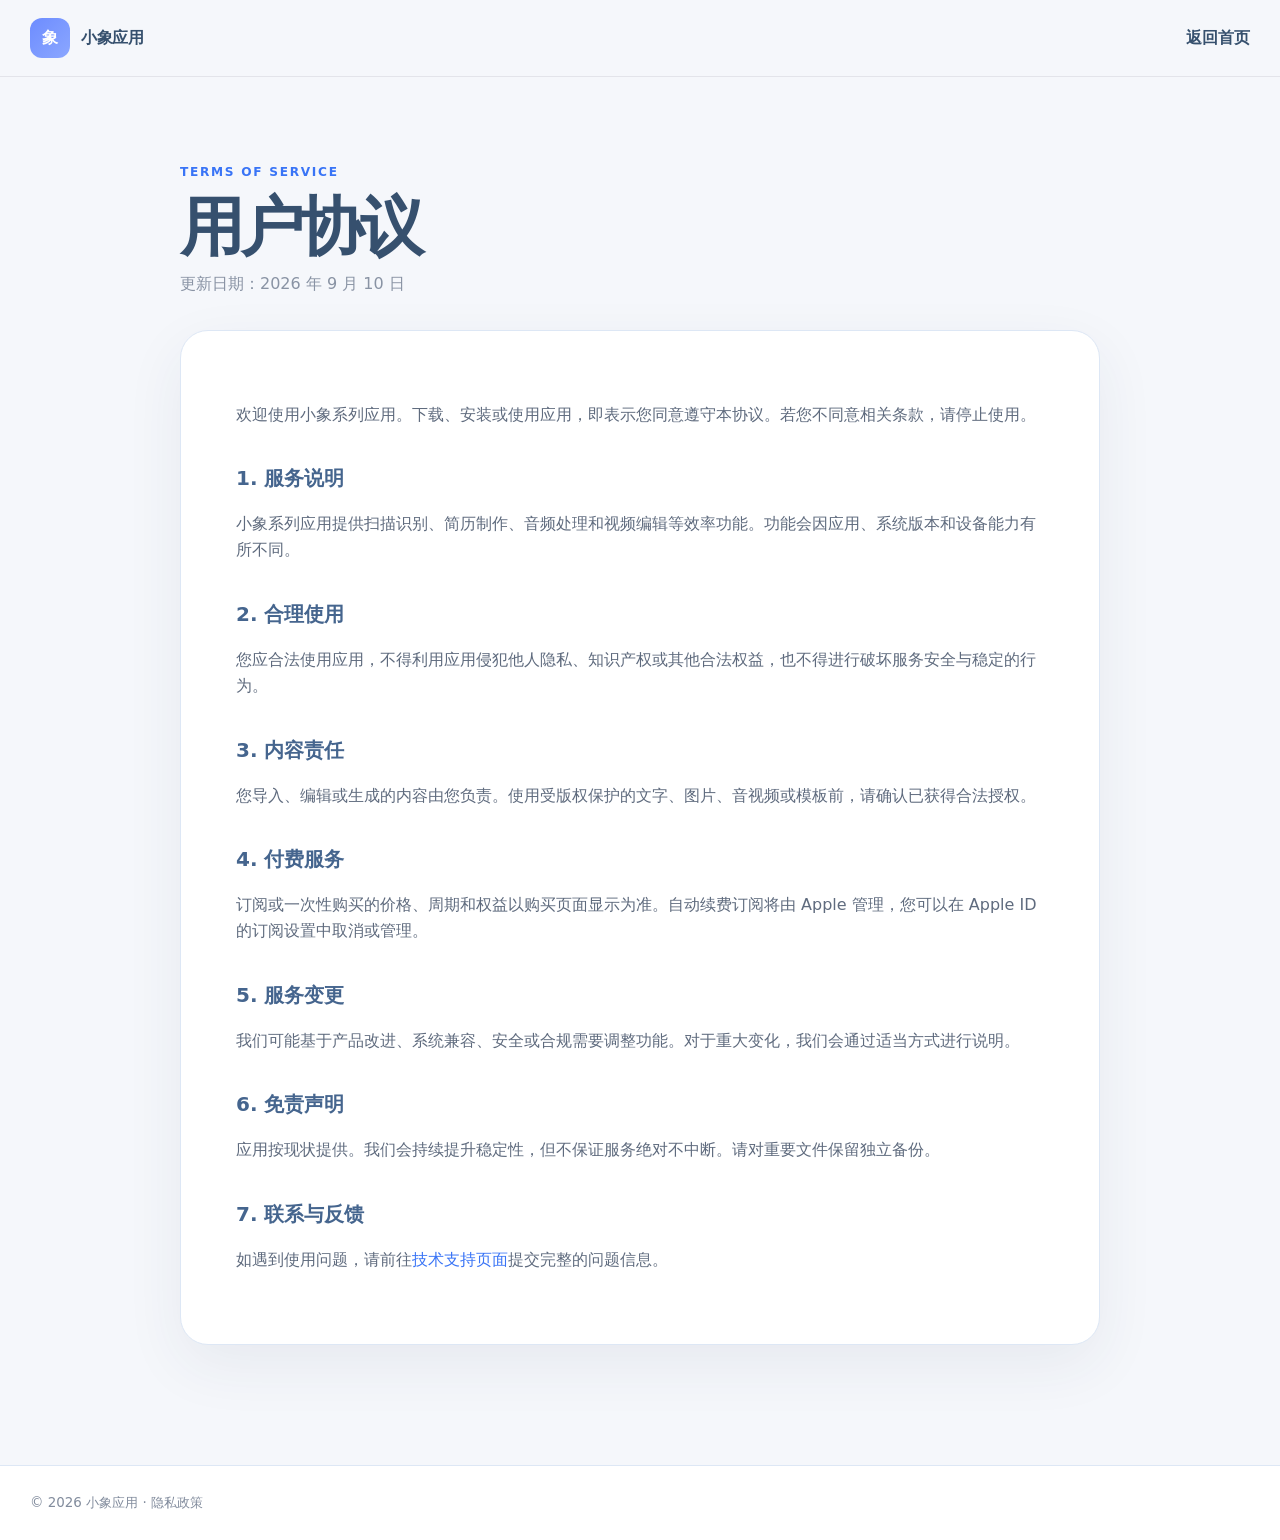
==== terms.html @ 6de9740a "Add files via upload" ====
<!doctype html><html lang="zh-CN"><head><meta charset="utf-8"><meta name="viewport" content="width=device-width,initial-scale=1"><meta name="description" content="小象系列应用用户协议"><title>用户协议 · 小象应用</title><link rel="stylesheet" href="assets/site.css"></head><body class="legal-body"><header class="nav-wrap"><nav class="nav shell"><a class="brand" href="index.html"><span class="brand-mark">象</span><span>小象应用</span></a><a class="back" href="index.html">返回首页</a></nav></header><main class="legal shell"><p class="eyebrow">TERMS OF SERVICE</p><h1>用户协议</h1><p class="updated">更新日期：2026 年 9 月 10 日</p><div class="legal-card"><p>欢迎使用小象系列应用。下载、安装或使用应用，即表示您同意遵守本协议。若您不同意相关条款，请停止使用。</p><h2>1. 服务说明</h2><p>小象系列应用提供扫描识别、简历制作、音频处理和视频编辑等效率功能。功能会因应用、系统版本和设备能力有所不同。</p><h2>2. 合理使用</h2><p>您应合法使用应用，不得利用应用侵犯他人隐私、知识产权或其他合法权益，也不得进行破坏服务安全与稳定的行为。</p><h2>3. 内容责任</h2><p>您导入、编辑或生成的内容由您负责。使用受版权保护的文字、图片、音视频或模板前，请确认已获得合法授权。</p><h2>4. 付费服务</h2><p>订阅或一次性购买的价格、周期和权益以购买页面显示为准。自动续费订阅将由 Apple 管理，您可以在 Apple ID 的订阅设置中取消或管理。</p><h2>5. 服务变更</h2><p>我们可能基于产品改进、系统兼容、安全或合规需要调整功能。对于重大变化，我们会通过适当方式进行说明。</p><h2>6. 免责声明</h2><p>应用按现状提供。我们会持续提升稳定性，但不保证服务绝对不中断。请对重要文件保留独立备份。</p><h2>7. 联系与反馈</h2><p>如遇到使用问题，请前往<a href="support.html">技术支持页面</a>提交完整的问题信息。</p></div></main><footer class="compact-footer"><div class="shell">© 2026 小象应用 · <a href="privacy.html">隐私政策</a></div></footer></body></html>
---- assets/site.css ----
:root{--blue:#3974f6;--navy:#5b7cfa;--paper:#f7faff;--white:#fff;--muted:#64748b;--line:#dde7f5;--orange:#ff9a3c;--mint:#43c9ac;--purple:#8a63ed;--shell:min(1220px,calc(100% - 48px));font-family:Inter,"SF Pro Display","PingFang SC","Microsoft YaHei",system-ui,sans-serif;color:#36506e;color-scheme:light}*{box-sizing:border-box}html{scroll-behavior:smooth}body{margin:0;background:var(--paper);font-size:16px;line-height:1.65;overflow-x:hidden}a{color:inherit;text-decoration:none}button{font:inherit}.shell{width:var(--shell);margin-inline:auto}.site-header,.nav-wrap{position:sticky;top:0;z-index:30;background:rgba(245,247,251,.86);backdrop-filter:blur(18px);border-bottom:1px solid rgba(16,24,40,.08)}.nav{height:76px;display:flex;align-items:center;justify-content:space-between}.brand{display:flex;align-items:center;gap:11px;font-weight:850;letter-spacing:-.02em}.logo,.brand-mark{width:40px;height:40px;border-radius:12px;display:grid;place-items:center;background:linear-gradient(135deg,#6d8cff,#8ba7ff);color:#fff;font-weight:900}.nav-links{display:flex;align-items:center;gap:30px;font-size:.92rem;font-weight:650}.nav-links>a:not(.nav-cta):hover{color:var(--blue)}.nav-cta{background:#6b88f7;color:#fff;border-radius:12px;padding:10px 17px}.menu-btn{display:none;border:1px solid var(--line);border-radius:10px;background:#fff;padding:7px 12px}.hero{display:grid;grid-template-columns:.84fr 1.16fr;gap:60px;align-items:center;min-height:680px;padding-block:66px}.kicker{display:flex;align-items:center;gap:10px;color:var(--blue);font-size:.82rem;font-weight:850;letter-spacing:.08em}.kicker span{width:24px;height:3px;background:var(--blue)}.hero h1{font-size:clamp(3.4rem,6.2vw,6.3rem);line-height:.98;letter-spacing:-.075em;margin:20px 0 26px}.hero h1 em{color:var(--blue);font-style:normal}.hero-copy>p{color:var(--muted);max-width:550px;font-size:1.1rem}.hero-actions{display:flex;gap:12px;flex-wrap:wrap;margin-top:30px}.button{min-height:52px;padding:0 21px;border-radius:14px;display:inline-flex;align-items:center;justify-content:center;gap:18px;font-weight:800;transition:.2s}.dark{background:linear-gradient(135deg,#3974f6,#5994ff);color:#fff;box-shadow:0 12px 28px rgba(57,116,246,.2)}.dark:hover,.nav-cta:hover{background:var(--blue)}.light{background:#fff;border:1px solid var(--line)}.product-board{min-height:520px;padding:26px;border:1px solid #d9e0eb;border-radius:36px;background:#eaf0ff;display:grid;grid-template-columns:1fr 1fr;gap:14px;position:relative;box-shadow:0 28px 80px rgba(35,62,117,.12)}.board-label{position:absolute;right:31px;top:27px;text-align:right;font-size:.68rem;font-weight:900;letter-spacing:.13em;color:#7990ca}.mini-app{background:#fff;border-radius:25px;padding:25px;display:flex;flex-direction:column;justify-content:flex-end;min-height:218px;position:relative;box-shadow:0 8px 28px rgba(43,59,96,.07);transition:.25s}.mini-app:nth-of-type(1){margin-top:42px}.mini-app:nth-of-type(2){margin-top:88px;margin-bottom:-46px}.mini-app:nth-of-type(3){margin-bottom:45px}.mini-app:hover{transform:translateY(-5px)}.mini-icon,.big-icon{width:58px;height:58px;border-radius:18px;display:grid;place-items:center;color:#fff;font-size:1.25rem;font-weight:900;margin-bottom:23px}.mini-app b,.mini-app small{display:block}.mini-app b{font-size:1.15rem}.mini-app small{color:#7a8497}.mini-app i{position:absolute;right:20px;bottom:20px;color:#aeb7c5;font-size:.72rem;font-style:normal}.scan .mini-icon,.big-icon.scan{background:var(--blue)}.resume .mini-icon,.big-icon.resume{background:var(--orange)}.audio .mini-icon,.big-icon.audio{background:var(--purple)}.video .mini-icon,.big-icon.video{background:var(--mint)}.marquee{overflow:hidden;background:var(--blue);color:#fff;padding:15px 0;white-space:nowrap;font-size:.9rem;font-weight:800;letter-spacing:.05em}.marquee div{width:max-content;animation:slide 24s linear infinite}.marquee b{color:#a9c0ff;margin:0 20px}.products{padding-block:125px}.section-title{display:grid;grid-template-columns:190px 1fr;align-items:start;margin-bottom:62px}.section-title>span{font-size:.72rem;font-weight:900;letter-spacing:.14em;color:var(--blue)}.section-title h2{font-size:clamp(2.6rem,5vw,5rem);line-height:1.03;letter-spacing:-.06em;margin:0}.product-list{border-top:1px solid var(--line)}.product-row{display:grid;grid-template-columns:55px 320px 1fr 120px;gap:25px;align-items:center;padding:36px 8px;border-bottom:1px solid var(--line);transition:.2s}.product-row:hover{background:#fff;padding-inline:20px}.number{font-size:.76rem;color:#9aa4b4;font-weight:850}.product-identity{display:flex;align-items:center;gap:18px}.big-icon{width:65px;height:65px;margin:0;flex:none}.product-identity h3{font-size:1.35rem;line-height:1.2;margin:0 0 5px}.product-identity p{margin:0;color:#8791a1;font-size:.84rem}.product-copy>p{color:#596579;margin:0 0 12px;max-width:570px}.chips{display:flex;gap:7px;flex-wrap:wrap}.chips span{padding:4px 9px;border:1px solid var(--line);border-radius:99px;font-size:.72rem;color:#7e8898}.product-status{font-size:.75rem;color:#8f99a9;text-align:right}.feature-zone{background:linear-gradient(145deg,#eaf2ff,#f7fbff 55%,#eef8ff);color:#36506e;padding-block:120px;border-block:1px solid #dce8f8}.feature-grid{display:grid;grid-template-columns:.9fr 1.1fr;gap:90px}.section-title.invert{display:block;margin:0}.section-title.invert>span{color:#3974f6}.section-title.invert h2{margin-top:20px}.section-title.invert p{color:#65758c;max-width:430px;margin-top:25px}.feature-cards{display:grid;grid-template-columns:1fr 1fr;gap:13px}.feature-cards article{border:1px solid #d8e5f6;border-radius:24px;padding:25px;min-height:245px;background:rgba(255,255,255,.88);display:flex;flex-direction:column;box-shadow:0 16px 42px rgba(72,112,169,.08)}.feature-cards article:first-child{grid-column:1/-1}.feature-cards strong{font-size:.72rem;color:#8ca0ba}.feature-symbol{font-size:2.4rem;color:#3974f6;margin:auto 0 8px}.feature-cards h3{font-size:1.3rem;margin:0 0 6px}.feature-cards p{font-size:.9rem;color:#697991;margin:0}.studio{display:grid;grid-template-columns:360px 1fr;gap:85px;align-items:center;padding-block:130px}.studio-mark{aspect-ratio:1;border-radius:38px;background:var(--orange);display:grid;place-items:center;font-size:11rem;line-height:1;font-weight:950;color:#fff;transform:rotate(-4deg);box-shadow:18px 20px 0 #ffd29f}.studio-copy>span{font-size:.76rem;color:var(--blue);font-weight:850;letter-spacing:.13em}.studio-copy h2{font-size:clamp(2rem,4vw,3.8rem);line-height:1.13;letter-spacing:-.05em;margin:16px 0 20px}.studio-copy p{color:var(--muted);font-size:1.05rem;max-width:700px}.studio-copy a{display:inline-block;margin-top:12px;color:var(--blue);font-weight:850}footer{background:#fff;border-top:1px solid var(--line);padding-top:68px}.footer-main{display:grid;grid-template-columns:2fr 1fr 1fr;gap:50px;padding-bottom:55px}.footer-main>div:not(:first-child){display:flex;flex-direction:column;gap:8px}.footer-main b{margin-bottom:7px}.footer-main a:not(.brand),.footer-main p{color:#758095}.footer-bottom{display:flex;justify-content:space-between;border-top:1px solid var(--line);padding-block:20px;color:#8a94a5;font-size:.76rem}.reveal{opacity:0;transform:translateY(18px);transition:opacity .65s,transform .65s}.reveal.visible{opacity:1;transform:none}
.legal-body{background:#f5f7fb}.legal,.support-page{padding-block:85px 120px;max-width:920px}.eyebrow{color:var(--blue);font-size:.76rem;font-weight:900;letter-spacing:.14em;margin:0 0 12px}.legal h1,.support-hero h1{font-size:clamp(2.7rem,5vw,4.8rem);line-height:1.05;letter-spacing:-.06em;margin:0}.updated{color:#8993a4;margin:10px 0 32px}.legal-card{background:#fff;border:1px solid var(--line);border-radius:28px;padding:clamp(25px,5vw,55px);color:#5f6b7e;box-shadow:0 20px 60px rgba(38,53,83,.07)}.legal-card h2{color:#45658e;font-size:1.25rem;margin:34px 0 7px}.legal-card a{color:var(--blue)}.back{font-weight:750}.compact-footer{padding:26px 0;background:#fff;border-top:1px solid var(--line);color:#828c9d;font-size:.84rem}.support-page{max-width:1080px}.support-hero{max-width:730px;margin-bottom:50px}.support-hero>p:last-child{color:var(--muted);font-size:1.05rem}.faq-grid{display:grid;grid-template-columns:1fr 1fr;gap:15px}.faq-grid article{background:#fff;border:1px solid var(--line);border-radius:24px;padding:28px}.faq-grid article>span{color:var(--blue);font-weight:900;font-size:.76rem}.faq-grid h2{font-size:1.22rem;margin:12px 0 7px}.faq-grid p{color:var(--muted);margin:0}.contact-panel{display:flex;align-items:center;justify-content:space-between;gap:30px;background:#eaf0ff;border:1px solid #d4def8;border-radius:26px;padding:34px;margin-top:16px}.contact-panel h2{font-size:1.7rem;margin:0}.contact-panel p:last-child{color:#68758a;margin-bottom:0}.contact-panel .primary{background:#6b88f7;color:#fff;white-space:nowrap}@keyframes slide{to{transform:translateX(-50%)}}
@media(max-width:920px){.hero{grid-template-columns:1fr;gap:40px}.product-board{min-height:480px}.product-row{grid-template-columns:40px 280px 1fr}.product-status{display:none}.feature-grid{grid-template-columns:1fr;gap:50px}.studio{grid-template-columns:250px 1fr}.studio-mark{font-size:8rem}.section-title{grid-template-columns:145px 1fr}}
@media(max-width:680px){:root{--shell:min(100% - 28px,1220px)}.nav{height:68px}.menu-btn{display:block}.nav-links{display:none;position:absolute;left:14px;right:14px;top:75px;flex-direction:column;align-items:stretch;gap:0;padding:10px;background:#fff;border:1px solid var(--line);border-radius:16px;box-shadow:0 24px 60px rgba(36,49,78,.16)}.nav-links.open{display:flex}.nav-links a{padding:10px 12px}.nav-cta{background:none;color:var(--navy)}.hero{padding-block:55px;min-height:auto}.hero h1{font-size:3.5rem}.product-board{min-height:420px;padding:14px;gap:9px;border-radius:25px}.mini-app{min-height:180px;padding:17px;border-radius:18px}.mini-app:nth-of-type(1){margin-top:35px}.mini-app:nth-of-type(2){margin-top:65px;margin-bottom:-30px}.mini-app:nth-of-type(3){margin-bottom:30px}.mini-icon{width:45px;height:45px;border-radius:13px;margin-bottom:15px}.mini-app small{font-size:.72rem}.board-label{top:18px;right:18px}.products,.feature-zone,.studio{padding-block:82px}.section-title{display:block}.section-title>span{display:block;margin-bottom:15px}.product-row{grid-template-columns:35px 1fr;gap:12px;padding-block:27px}.product-copy{grid-column:2}.product-identity{gap:13px}.big-icon{width:55px;height:55px;border-radius:16px}.feature-cards{grid-template-columns:1fr}.feature-cards article:first-child{grid-column:auto}.studio{grid-template-columns:1fr;gap:52px}.studio-mark{width:210px;font-size:7rem}.footer-main{grid-template-columns:1fr 1fr}.footer-main>div:first-child{grid-column:1/-1}.footer-bottom{display:block}.footer-bottom span{display:block}.faq-grid{grid-template-columns:1fr}.contact-panel{align-items:flex-start;flex-direction:column}.legal,.support-page{padding-block:55px 80px}}
@media(prefers-reduced-motion:reduce){html{scroll-behavior:auto}.reveal{opacity:1;transform:none;transition:none}.marquee div{animation:none}}
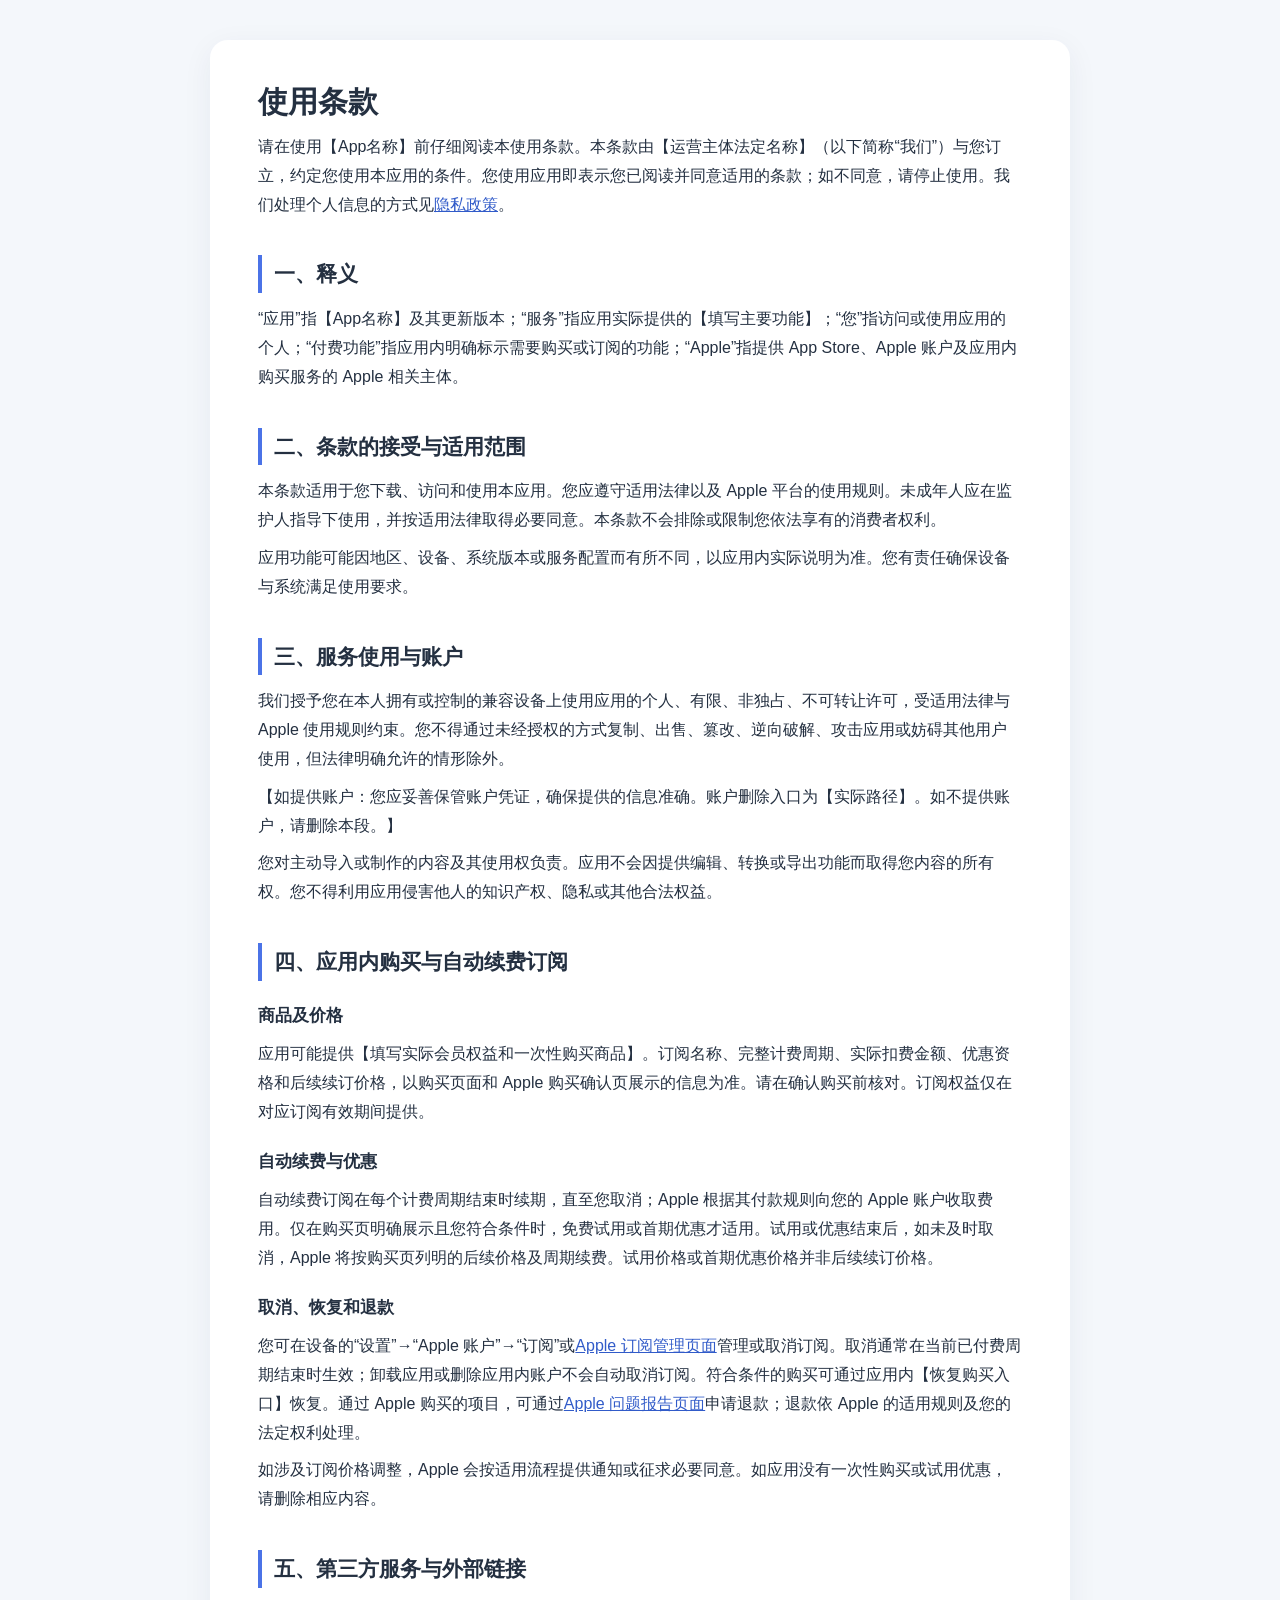
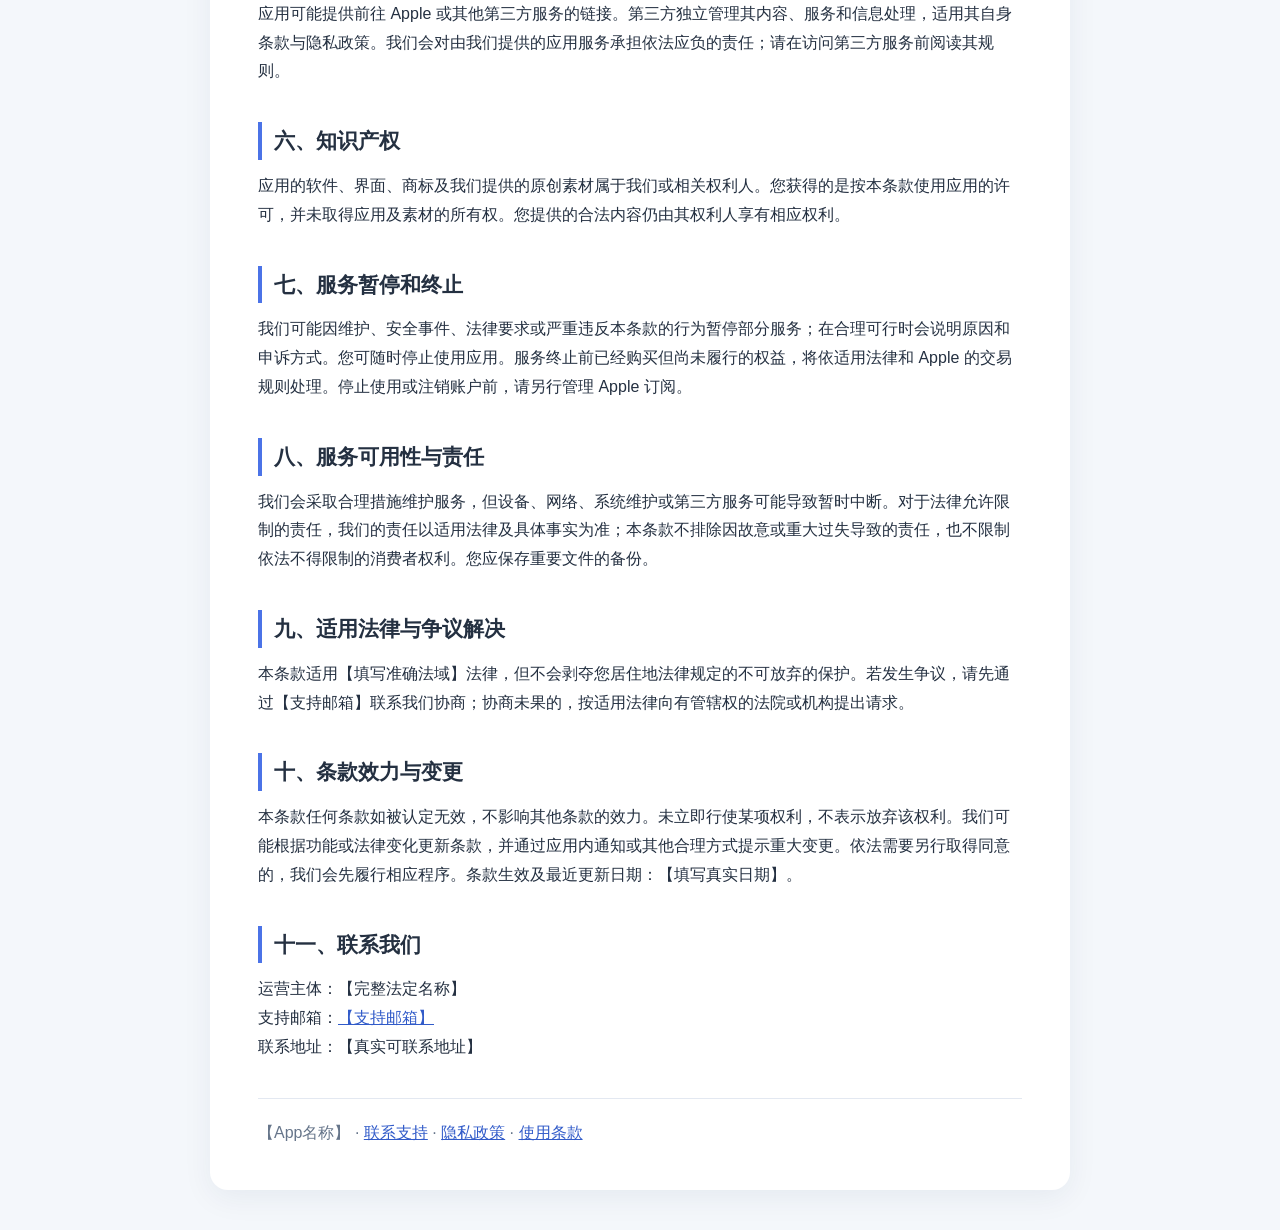
==== commit 2a14bbc3: "Revise terms.html with updated service agreement Updated terms of service and added new sections for" ====
--- a/terms.html
+++ b/terms.html
@@ -1 +1,12 @@
-<!doctype html><html lang="zh-CN"><head><meta charset="utf-8"><meta name="viewport" content="width=device-width,initial-scale=1"><meta name="description" content="小象系列应用用户协议"><title>用户协议 · 小象应用</title><link rel="stylesheet" href="assets/site.css"></head><body class="legal-body"><header class="nav-wrap"><nav class="nav shell"><a class="brand" href="index.html"><span class="brand-mark">象</span><span>小象应用</span></a><a class="back" href="index.html">返回首页</a></nav></header><main class="legal shell"><p class="eyebrow">TERMS OF SERVICE</p><h1>用户协议</h1><p class="updated">更新日期：2026 年 9 月 10 日</p><div class="legal-card"><p>欢迎使用小象系列应用。下载、安装或使用应用，即表示您同意遵守本协议。若您不同意相关条款，请停止使用。</p><h2>1. 服务说明</h2><p>小象系列应用提供扫描识别、简历制作、音频处理和视频编辑等效率功能。功能会因应用、系统版本和设备能力有所不同。</p><h2>2. 合理使用</h2><p>您应合法使用应用，不得利用应用侵犯他人隐私、知识产权或其他合法权益，也不得进行破坏服务安全与稳定的行为。</p><h2>3. 内容责任</h2><p>您导入、编辑或生成的内容由您负责。使用受版权保护的文字、图片、音视频或模板前，请确认已获得合法授权。</p><h2>4. 付费服务</h2><p>订阅或一次性购买的价格、周期和权益以购买页面显示为准。自动续费订阅将由 Apple 管理，您可以在 Apple ID 的订阅设置中取消或管理。</p><h2>5. 服务变更</h2><p>我们可能基于产品改进、系统兼容、安全或合规需要调整功能。对于重大变化，我们会通过适当方式进行说明。</p><h2>6. 免责声明</h2><p>应用按现状提供。我们会持续提升稳定性，但不保证服务绝对不中断。请对重要文件保留独立备份。</p><h2>7. 联系与反馈</h2><p>如遇到使用问题，请前往<a href="support.html">技术支持页面</a>提交完整的问题信息。</p></div></main><footer class="compact-footer"><div class="shell">© 2026 小象应用 · <a href="privacy.html">隐私政策</a></div></footer></body></html>
+<!doctype html><html lang="zh-CN"><head><meta charset="utf-8"><meta name="viewport" content="width=device-width,initial-scale=1"><meta name="color-scheme" content="light"><title>使用条款｜【App名称】</title><style>*{box-sizing:border-box}body{margin:0;background:#f4f7fb;color:#243041;font:16px/1.8 -apple-system,BlinkMacSystemFont,"PingFang SC","Microsoft YaHei",sans-serif}.wrap{max-width:860px;margin:40px auto;padding:42px 48px;background:white;border-radius:18px;box-shadow:0 8px 30px #142d5010}h1{font-size:30px;line-height:1.3;margin:0 0 12px}h2{font-size:21px;margin:36px 0 12px;border-left:4px solid #4b73e7;padding-left:12px}h3{font-size:17px;margin:20px 0 5px}p,li{margin:9px 0}.muted{color:#66758a}.notice{background:#edf3ff;border-radius:10px;padding:14px 18px}.todo{background:#fff3d8;padding:2px 6px;border-radius:4px;color:#754a00}a{color:#315bc9}table{width:100%;border-collapse:collapse;display:block;overflow-x:auto}th,td{border:1px solid #dce3ee;padding:10px;text-align:left;vertical-align:top}th{background:#f5f7fa}nav a{margin-right:18px}footer{border-top:1px solid #e3e8f1;margin-top:36px;padding-top:20px;color:#66758a}@media(max-width:640px){.wrap{margin:0;padding:24px 20px;border-radius:0}h1{font-size:26px}}</style></head><body><main class="wrap"><h1>使用条款</h1><section><p>请在使用【App名称】前仔细阅读本使用条款。本条款由【运营主体法定名称】（以下简称“我们”）与您订立，约定您使用本应用的条件。您使用应用即表示您已阅读并同意适用的条款；如不同意，请停止使用。我们处理个人信息的方式见<a href="privacy.html">隐私政策</a>。</p></section>
+<section><h2>一、释义</h2><p>“应用”指【App名称】及其更新版本；“服务”指应用实际提供的【填写主要功能】；“您”指访问或使用应用的个人；“付费功能”指应用内明确标示需要购买或订阅的功能；“Apple”指提供 App Store、Apple 账户及应用内购买服务的 Apple 相关主体。</p></section>
+<section><h2>二、条款的接受与适用范围</h2><p>本条款适用于您下载、访问和使用本应用。您应遵守适用法律以及 Apple 平台的使用规则。未成年人应在监护人指导下使用，并按适用法律取得必要同意。本条款不会排除或限制您依法享有的消费者权利。</p><p>应用功能可能因地区、设备、系统版本或服务配置而有所不同，以应用内实际说明为准。您有责任确保设备与系统满足使用要求。</p></section>
+<section><h2>三、服务使用与账户</h2><p>我们授予您在本人拥有或控制的兼容设备上使用应用的个人、有限、非独占、不可转让许可，受适用法律与 Apple 使用规则约束。您不得通过未经授权的方式复制、出售、篡改、逆向破解、攻击应用或妨碍其他用户使用，但法律明确允许的情形除外。</p><p>【如提供账户：您应妥善保管账户凭证，确保提供的信息准确。账户删除入口为【实际路径】。如不提供账户，请删除本段。】</p><p>您对主动导入或制作的内容及其使用权负责。应用不会因提供编辑、转换或导出功能而取得您内容的所有权。您不得利用应用侵害他人的知识产权、隐私或其他合法权益。</p></section>
+<section><h2>四、应用内购买与自动续费订阅</h2><h3>商品及价格</h3><p>应用可能提供【填写实际会员权益和一次性购买商品】。订阅名称、完整计费周期、实际扣费金额、优惠资格和后续续订价格，以购买页面和 Apple 购买确认页展示的信息为准。请在确认购买前核对。订阅权益仅在对应订阅有效期间提供。</p><h3>自动续费与优惠</h3><p>自动续费订阅在每个计费周期结束时续期，直至您取消；Apple 根据其付款规则向您的 Apple 账户收取费用。仅在购买页明确展示且您符合条件时，免费试用或首期优惠才适用。试用或优惠结束后，如未及时取消，Apple 将按购买页列明的后续价格及周期续费。试用价格或首期优惠价格并非后续续订价格。</p><h3>取消、恢复和退款</h3><p>您可在设备的“设置”→“Apple 账户”→“订阅”或<a href="https://apps.apple.com/account/subscriptions" rel="noopener noreferrer">Apple 订阅管理页面</a>管理或取消订阅。取消通常在当前已付费周期结束时生效；卸载应用或删除应用内账户不会自动取消订阅。符合条件的购买可通过应用内【恢复购买入口】恢复。通过 Apple 购买的项目，可通过<a href="https://reportaproblem.apple.com/" rel="noopener noreferrer">Apple 问题报告页面</a>申请退款；退款依 Apple 的适用规则及您的法定权利处理。</p><p>如涉及订阅价格调整，Apple 会按适用流程提供通知或征求必要同意。如应用没有一次性购买或试用优惠，请删除相应内容。</p></section>
+<section><h2>五、第三方服务与外部链接</h2><p>应用可能提供前往 Apple 或其他第三方服务的链接。第三方独立管理其内容、服务和信息处理，适用其自身条款与隐私政策。我们会对由我们提供的应用服务承担依法应负的责任；请在访问第三方服务前阅读其规则。</p></section>
+<section><h2>六、知识产权</h2><p>应用的软件、界面、商标及我们提供的原创素材属于我们或相关权利人。您获得的是按本条款使用应用的许可，并未取得应用及素材的所有权。您提供的合法内容仍由其权利人享有相应权利。</p></section>
+<section><h2>七、服务暂停和终止</h2><p>我们可能因维护、安全事件、法律要求或严重违反本条款的行为暂停部分服务；在合理可行时会说明原因和申诉方式。您可随时停止使用应用。服务终止前已经购买但尚未履行的权益，将依适用法律和 Apple 的交易规则处理。停止使用或注销账户前，请另行管理 Apple 订阅。</p></section>
+<section><h2>八、服务可用性与责任</h2><p>我们会采取合理措施维护服务，但设备、网络、系统维护或第三方服务可能导致暂时中断。对于法律允许限制的责任，我们的责任以适用法律及具体事实为准；本条款不排除因故意或重大过失导致的责任，也不限制依法不得限制的消费者权利。您应保存重要文件的备份。</p></section>
+<section><h2>九、适用法律与争议解决</h2><p>本条款适用【填写准确法域】法律，但不会剥夺您居住地法律规定的不可放弃的保护。若发生争议，请先通过【支持邮箱】联系我们协商；协商未果的，按适用法律向有管辖权的法院或机构提出请求。</p></section>
+<section><h2>十、条款效力与变更</h2><p>本条款任何条款如被认定无效，不影响其他条款的效力。未立即行使某项权利，不表示放弃该权利。我们可能根据功能或法律变化更新条款，并通过应用内通知或其他合理方式提示重大变更。依法需要另行取得同意的，我们会先履行相应程序。条款生效及最近更新日期：【填写真实日期】。</p></section>
+<section><h2>十一、联系我们</h2><p>运营主体：【完整法定名称】<br>支持邮箱：<a href="mailto:【支持邮箱】">【支持邮箱】</a><br>联系地址：【真实可联系地址】</p></section><footer>【App名称】 · <a href="mailto:【联系邮箱】">联系支持</a> · <a href="privacy.html">隐私政策</a> · <a href="terms.html">使用条款</a></footer></main></body></html>
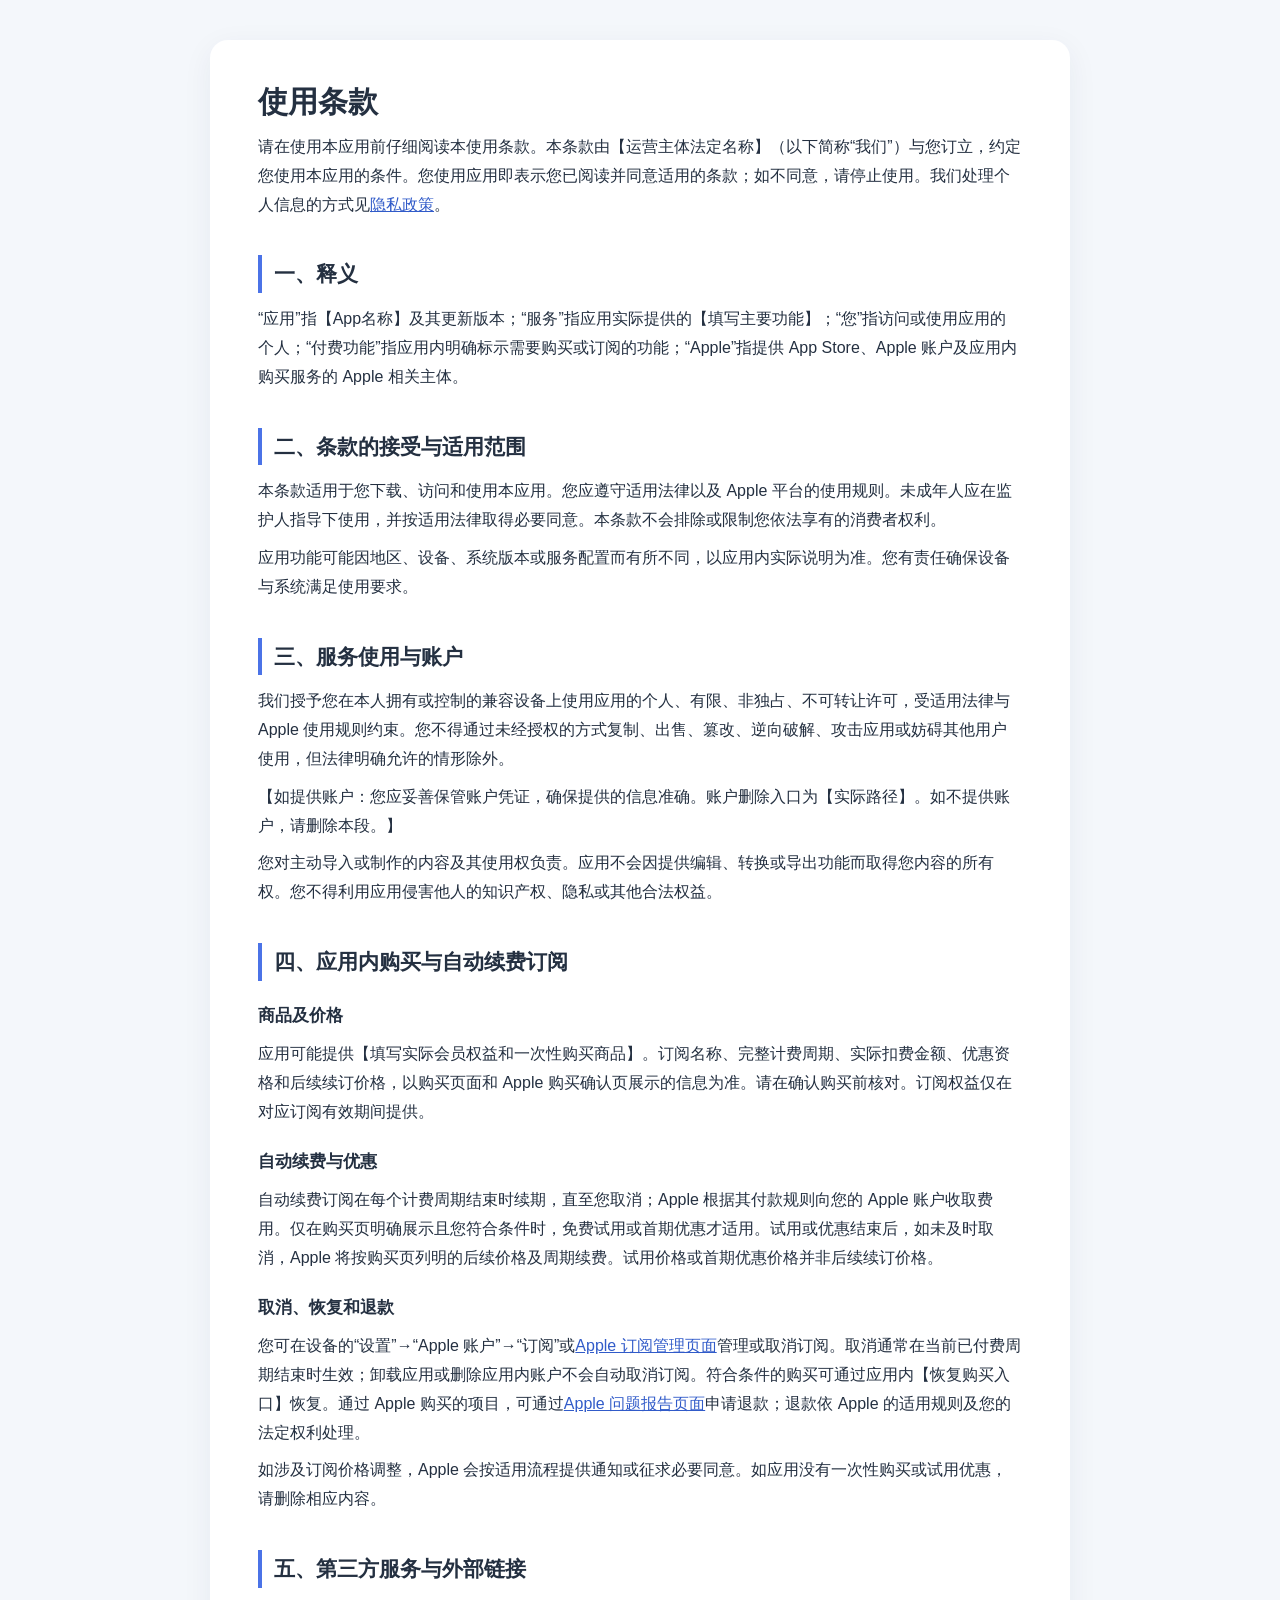
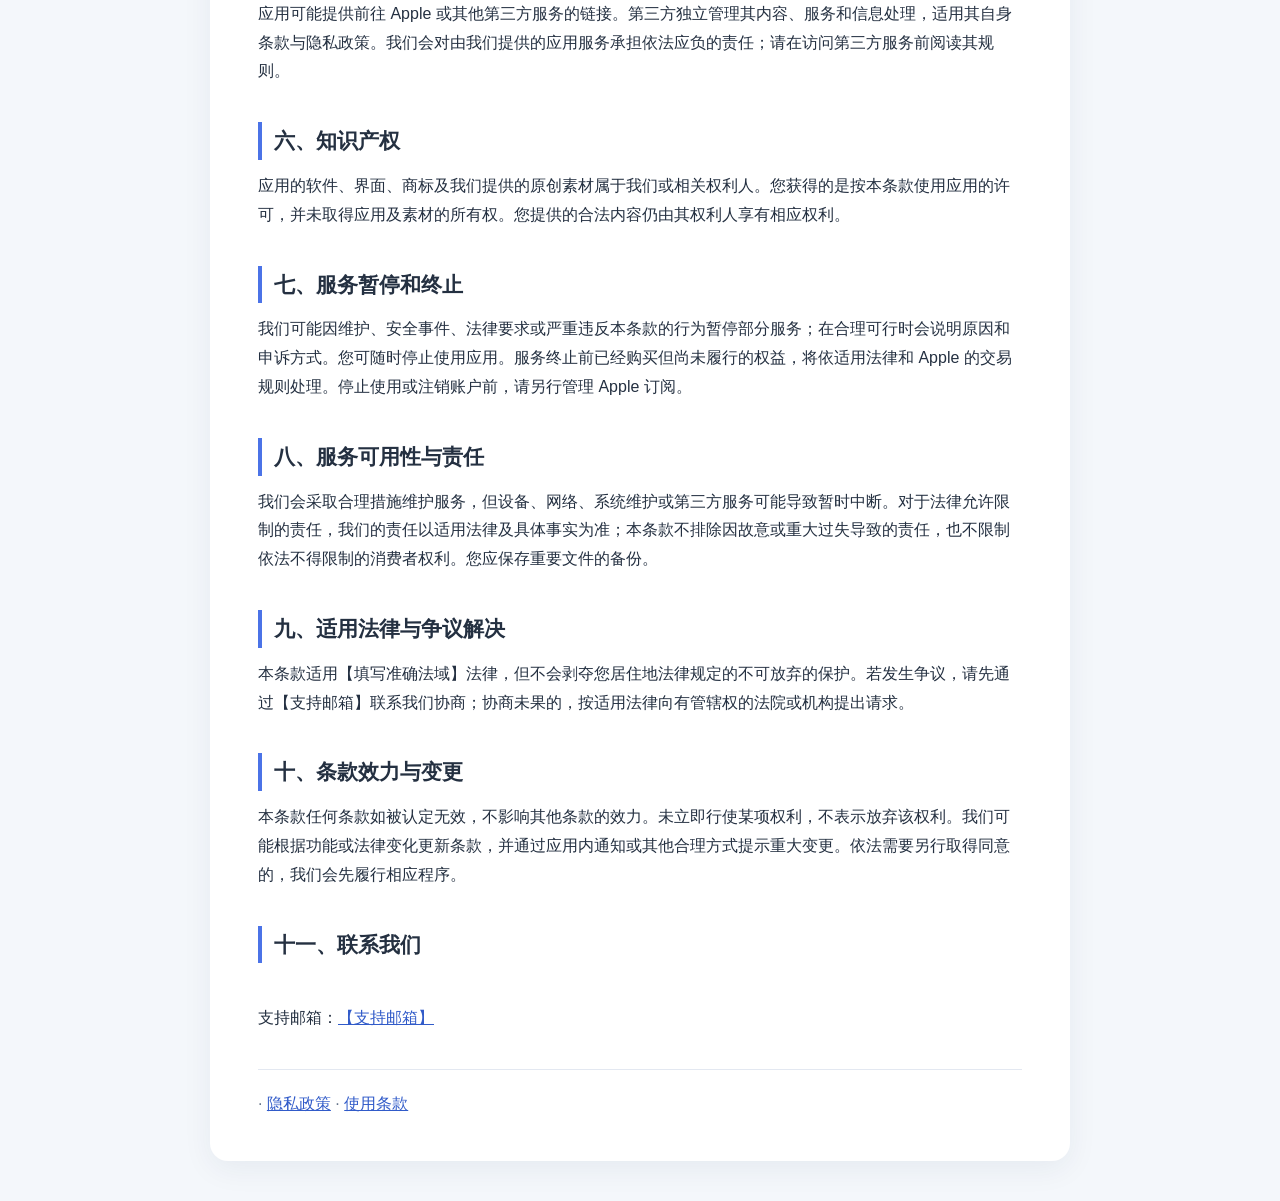
==== commit 9fc41440: "Revise terms and conditions in terms.html Updated the terms and conditions in terms.html, including " ====
--- a/terms.html
+++ b/terms.html
@@ -1,4 +1,4 @@
-<!doctype html><html lang="zh-CN"><head><meta charset="utf-8"><meta name="viewport" content="width=device-width,initial-scale=1"><meta name="color-scheme" content="light"><title>使用条款｜【App名称】</title><style>*{box-sizing:border-box}body{margin:0;background:#f4f7fb;color:#243041;font:16px/1.8 -apple-system,BlinkMacSystemFont,"PingFang SC","Microsoft YaHei",sans-serif}.wrap{max-width:860px;margin:40px auto;padding:42px 48px;background:white;border-radius:18px;box-shadow:0 8px 30px #142d5010}h1{font-size:30px;line-height:1.3;margin:0 0 12px}h2{font-size:21px;margin:36px 0 12px;border-left:4px solid #4b73e7;padding-left:12px}h3{font-size:17px;margin:20px 0 5px}p,li{margin:9px 0}.muted{color:#66758a}.notice{background:#edf3ff;border-radius:10px;padding:14px 18px}.todo{background:#fff3d8;padding:2px 6px;border-radius:4px;color:#754a00}a{color:#315bc9}table{width:100%;border-collapse:collapse;display:block;overflow-x:auto}th,td{border:1px solid #dce3ee;padding:10px;text-align:left;vertical-align:top}th{background:#f5f7fa}nav a{margin-right:18px}footer{border-top:1px solid #e3e8f1;margin-top:36px;padding-top:20px;color:#66758a}@media(max-width:640px){.wrap{margin:0;padding:24px 20px;border-radius:0}h1{font-size:26px}}</style></head><body><main class="wrap"><h1>使用条款</h1><section><p>请在使用【App名称】前仔细阅读本使用条款。本条款由【运营主体法定名称】（以下简称“我们”）与您订立，约定您使用本应用的条件。您使用应用即表示您已阅读并同意适用的条款；如不同意，请停止使用。我们处理个人信息的方式见<a href="privacy.html">隐私政策</a>。</p></section>
+<!doctype html><html lang="zh-CN"><head><meta charset="utf-8"><meta name="viewport" content="width=device-width,initial-scale=1"><meta name="color-scheme" content="light"><title>使用条款｜【App名称】</title><style>*{box-sizing:border-box}body{margin:0;background:#f4f7fb;color:#243041;font:16px/1.8 -apple-system,BlinkMacSystemFont,"PingFang SC","Microsoft YaHei",sans-serif}.wrap{max-width:860px;margin:40px auto;padding:42px 48px;background:white;border-radius:18px;box-shadow:0 8px 30px #142d5010}h1{font-size:30px;line-height:1.3;margin:0 0 12px}h2{font-size:21px;margin:36px 0 12px;border-left:4px solid #4b73e7;padding-left:12px}h3{font-size:17px;margin:20px 0 5px}p,li{margin:9px 0}.muted{color:#66758a}.notice{background:#edf3ff;border-radius:10px;padding:14px 18px}.todo{background:#fff3d8;padding:2px 6px;border-radius:4px;color:#754a00}a{color:#315bc9}table{width:100%;border-collapse:collapse;display:block;overflow-x:auto}th,td{border:1px solid #dce3ee;padding:10px;text-align:left;vertical-align:top}th{background:#f5f7fa}nav a{margin-right:18px}footer{border-top:1px solid #e3e8f1;margin-top:36px;padding-top:20px;color:#66758a}@media(max-width:640px){.wrap{margin:0;padding:24px 20px;border-radius:0}h1{font-size:26px}}</style></head><body><main class="wrap"><h1>使用条款</h1><section><p>请在使用本应用前仔细阅读本使用条款。本条款由【运营主体法定名称】（以下简称“我们”）与您订立，约定您使用本应用的条件。您使用应用即表示您已阅读并同意适用的条款；如不同意，请停止使用。我们处理个人信息的方式见<a href="privacy.html">隐私政策</a>。</p></section>
 <section><h2>一、释义</h2><p>“应用”指【App名称】及其更新版本；“服务”指应用实际提供的【填写主要功能】；“您”指访问或使用应用的个人；“付费功能”指应用内明确标示需要购买或订阅的功能；“Apple”指提供 App Store、Apple 账户及应用内购买服务的 Apple 相关主体。</p></section>
 <section><h2>二、条款的接受与适用范围</h2><p>本条款适用于您下载、访问和使用本应用。您应遵守适用法律以及 Apple 平台的使用规则。未成年人应在监护人指导下使用，并按适用法律取得必要同意。本条款不会排除或限制您依法享有的消费者权利。</p><p>应用功能可能因地区、设备、系统版本或服务配置而有所不同，以应用内实际说明为准。您有责任确保设备与系统满足使用要求。</p></section>
 <section><h2>三、服务使用与账户</h2><p>我们授予您在本人拥有或控制的兼容设备上使用应用的个人、有限、非独占、不可转让许可，受适用法律与 Apple 使用规则约束。您不得通过未经授权的方式复制、出售、篡改、逆向破解、攻击应用或妨碍其他用户使用，但法律明确允许的情形除外。</p><p>【如提供账户：您应妥善保管账户凭证，确保提供的信息准确。账户删除入口为【实际路径】。如不提供账户，请删除本段。】</p><p>您对主动导入或制作的内容及其使用权负责。应用不会因提供编辑、转换或导出功能而取得您内容的所有权。您不得利用应用侵害他人的知识产权、隐私或其他合法权益。</p></section>
@@ -8,5 +8,5 @@
 <section><h2>七、服务暂停和终止</h2><p>我们可能因维护、安全事件、法律要求或严重违反本条款的行为暂停部分服务；在合理可行时会说明原因和申诉方式。您可随时停止使用应用。服务终止前已经购买但尚未履行的权益，将依适用法律和 Apple 的交易规则处理。停止使用或注销账户前，请另行管理 Apple 订阅。</p></section>
 <section><h2>八、服务可用性与责任</h2><p>我们会采取合理措施维护服务，但设备、网络、系统维护或第三方服务可能导致暂时中断。对于法律允许限制的责任，我们的责任以适用法律及具体事实为准；本条款不排除因故意或重大过失导致的责任，也不限制依法不得限制的消费者权利。您应保存重要文件的备份。</p></section>
 <section><h2>九、适用法律与争议解决</h2><p>本条款适用【填写准确法域】法律，但不会剥夺您居住地法律规定的不可放弃的保护。若发生争议，请先通过【支持邮箱】联系我们协商；协商未果的，按适用法律向有管辖权的法院或机构提出请求。</p></section>
-<section><h2>十、条款效力与变更</h2><p>本条款任何条款如被认定无效，不影响其他条款的效力。未立即行使某项权利，不表示放弃该权利。我们可能根据功能或法律变化更新条款，并通过应用内通知或其他合理方式提示重大变更。依法需要另行取得同意的，我们会先履行相应程序。条款生效及最近更新日期：【填写真实日期】。</p></section>
-<section><h2>十一、联系我们</h2><p>运营主体：【完整法定名称】<br>支持邮箱：<a href="mailto:【支持邮箱】">【支持邮箱】</a><br>联系地址：【真实可联系地址】</p></section><footer>【App名称】 · <a href="mailto:【联系邮箱】">联系支持</a> · <a href="privacy.html">隐私政策</a> · <a href="terms.html">使用条款</a></footer></main></body></html>
+<section><h2>十、条款效力与变更</h2><p>本条款任何条款如被认定无效，不影响其他条款的效力。未立即行使某项权利，不表示放弃该权利。我们可能根据功能或法律变化更新条款，并通过应用内通知或其他合理方式提示重大变更。依法需要另行取得同意的，我们会先履行相应程序。</p></section>
+<section><h2>十一、联系我们</h2><p><br>支持邮箱：<a href="mailto:【739016680@qq.com】">【支持邮箱】</a><br></p></section><footer> · <a href="privacy.html">隐私政策</a> · <a href="terms.html">使用条款</a></footer></main></body></html>
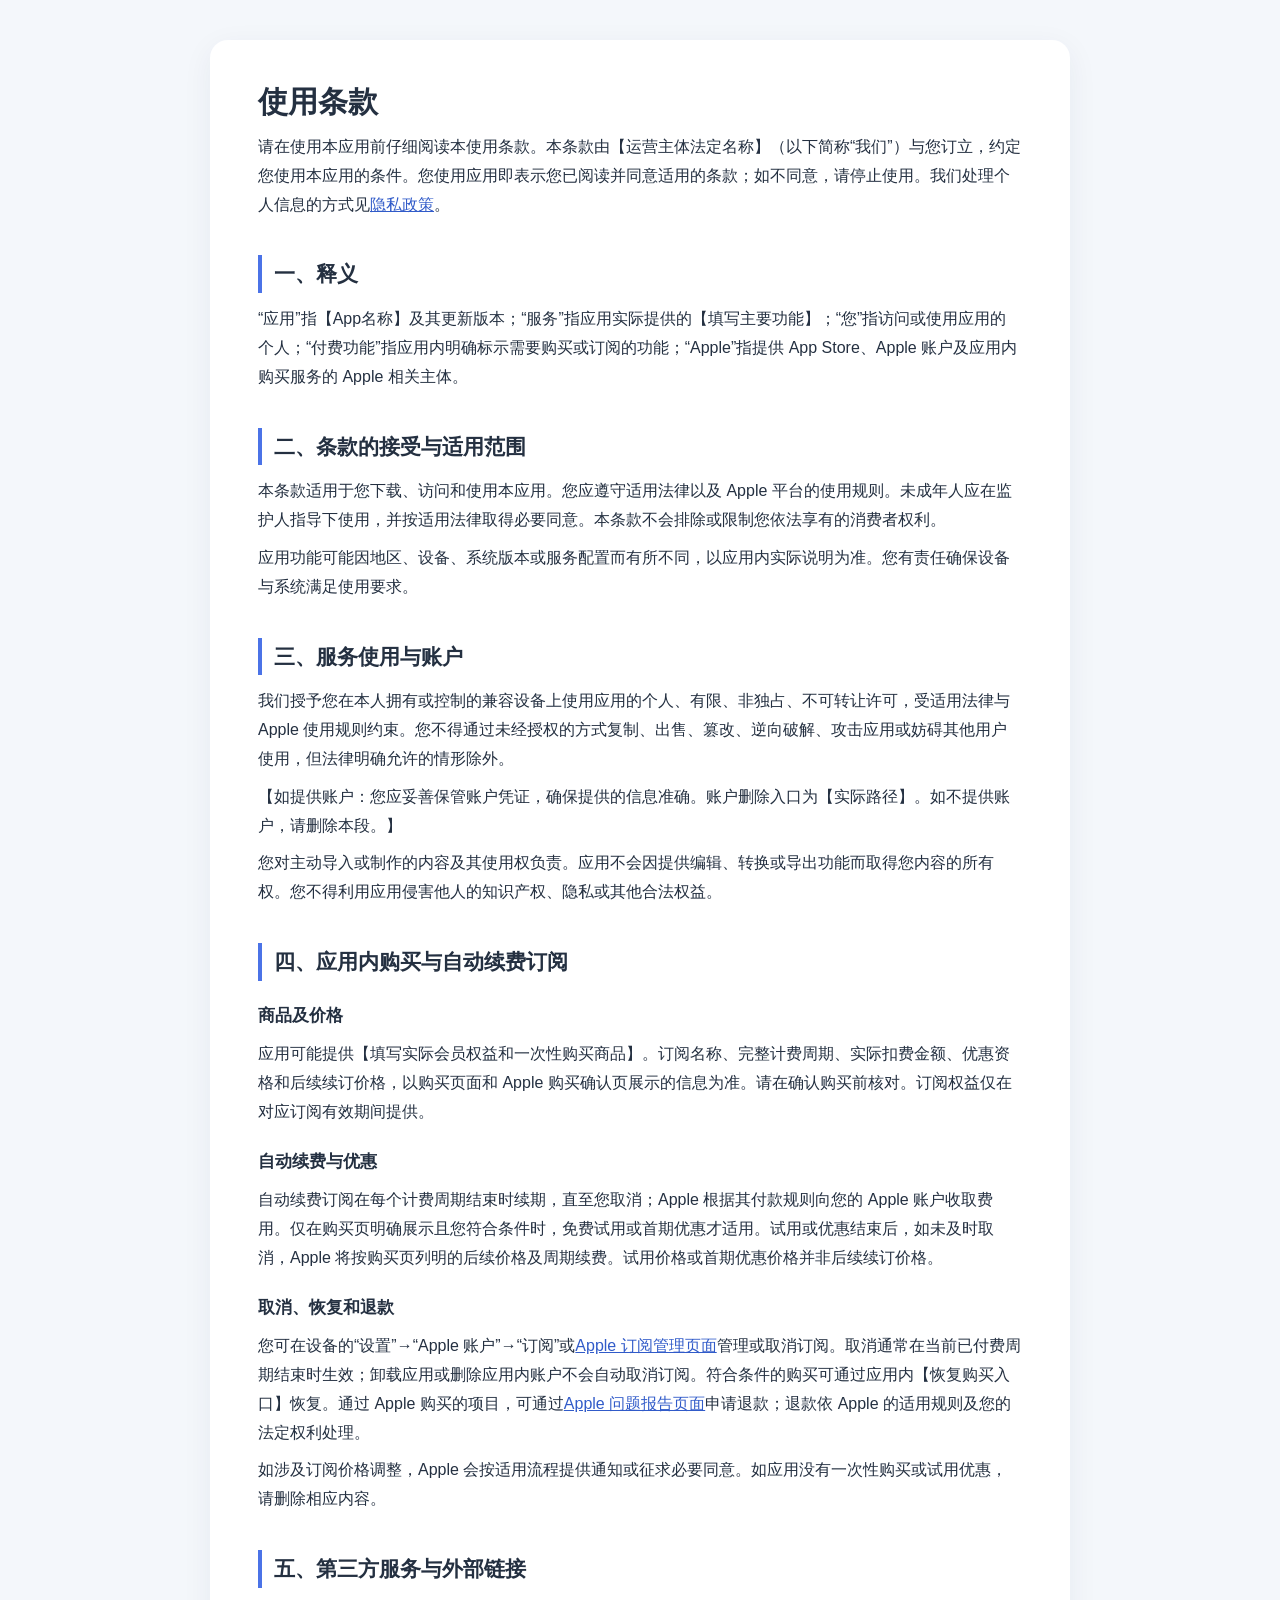
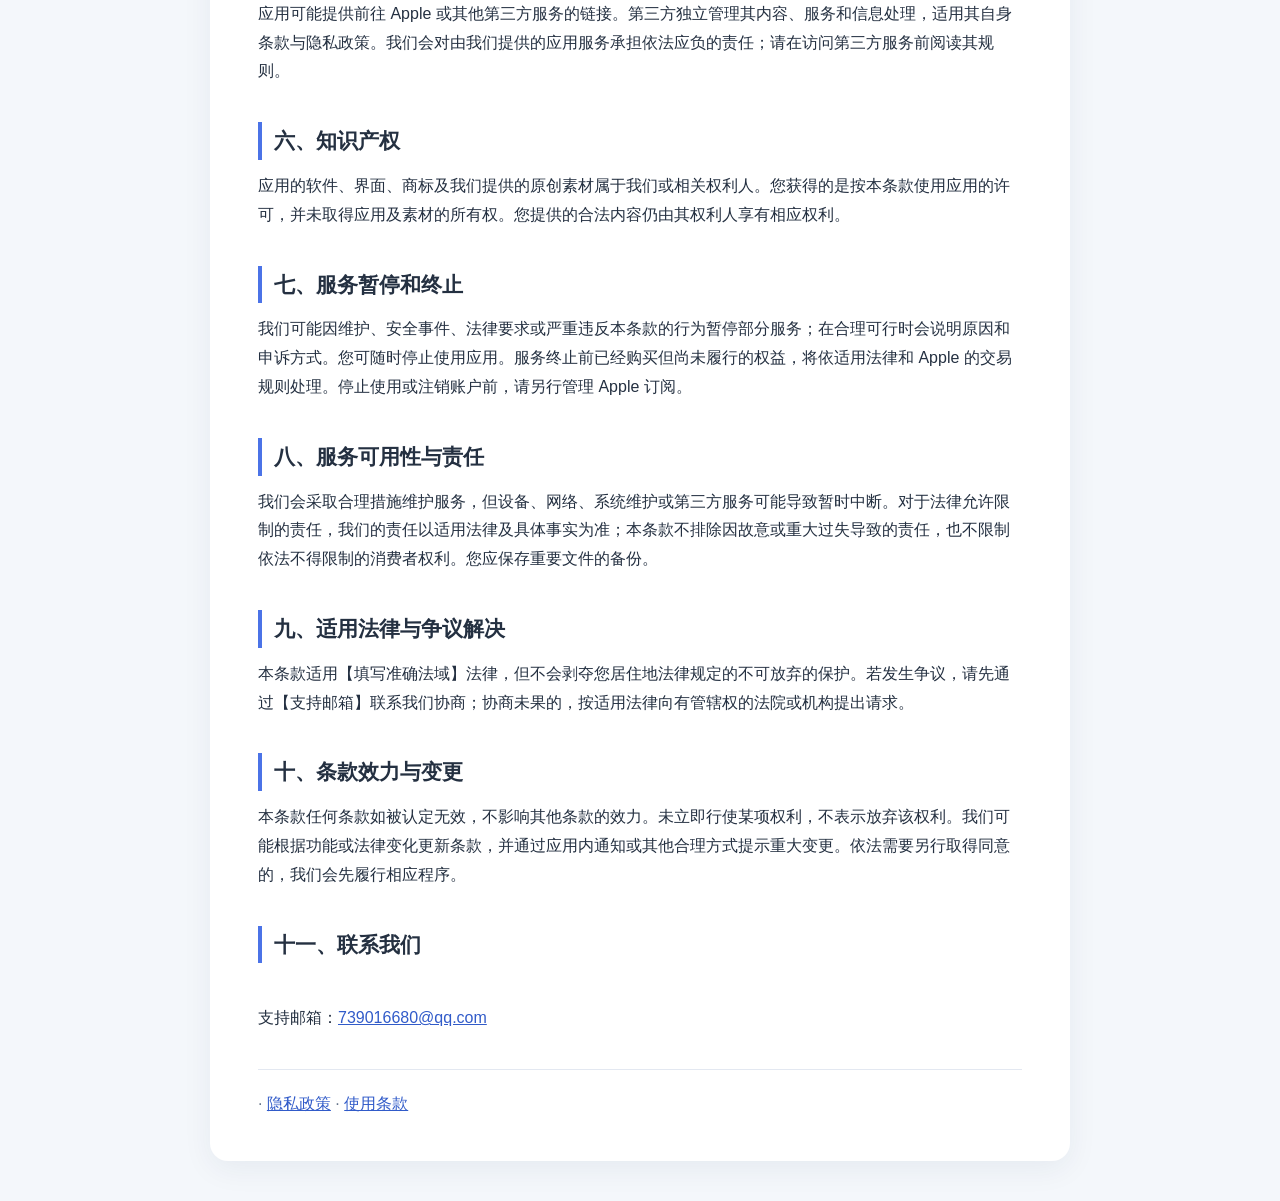
==== commit 8c11bb2e: "Update terms.html" ====
--- a/terms.html
+++ b/terms.html
@@ -9,4 +9,4 @@
 <section><h2>八、服务可用性与责任</h2><p>我们会采取合理措施维护服务，但设备、网络、系统维护或第三方服务可能导致暂时中断。对于法律允许限制的责任，我们的责任以适用法律及具体事实为准；本条款不排除因故意或重大过失导致的责任，也不限制依法不得限制的消费者权利。您应保存重要文件的备份。</p></section>
 <section><h2>九、适用法律与争议解决</h2><p>本条款适用【填写准确法域】法律，但不会剥夺您居住地法律规定的不可放弃的保护。若发生争议，请先通过【支持邮箱】联系我们协商；协商未果的，按适用法律向有管辖权的法院或机构提出请求。</p></section>
 <section><h2>十、条款效力与变更</h2><p>本条款任何条款如被认定无效，不影响其他条款的效力。未立即行使某项权利，不表示放弃该权利。我们可能根据功能或法律变化更新条款，并通过应用内通知或其他合理方式提示重大变更。依法需要另行取得同意的，我们会先履行相应程序。</p></section>
-<section><h2>十一、联系我们</h2><p><br>支持邮箱：<a href="mailto:【739016680@qq.com】">【支持邮箱】</a><br></p></section><footer> · <a href="privacy.html">隐私政策</a> · <a href="terms.html">使用条款</a></footer></main></body></html>
+<section><h2>十一、联系我们</h2><p><br>支持邮箱：<a href="mailto:【739016680@qq.com】">739016680@qq.com</a><br></p></section><footer> · <a href="privacy.html">隐私政策</a> · <a href="terms.html">使用条款</a></footer></main></body></html>
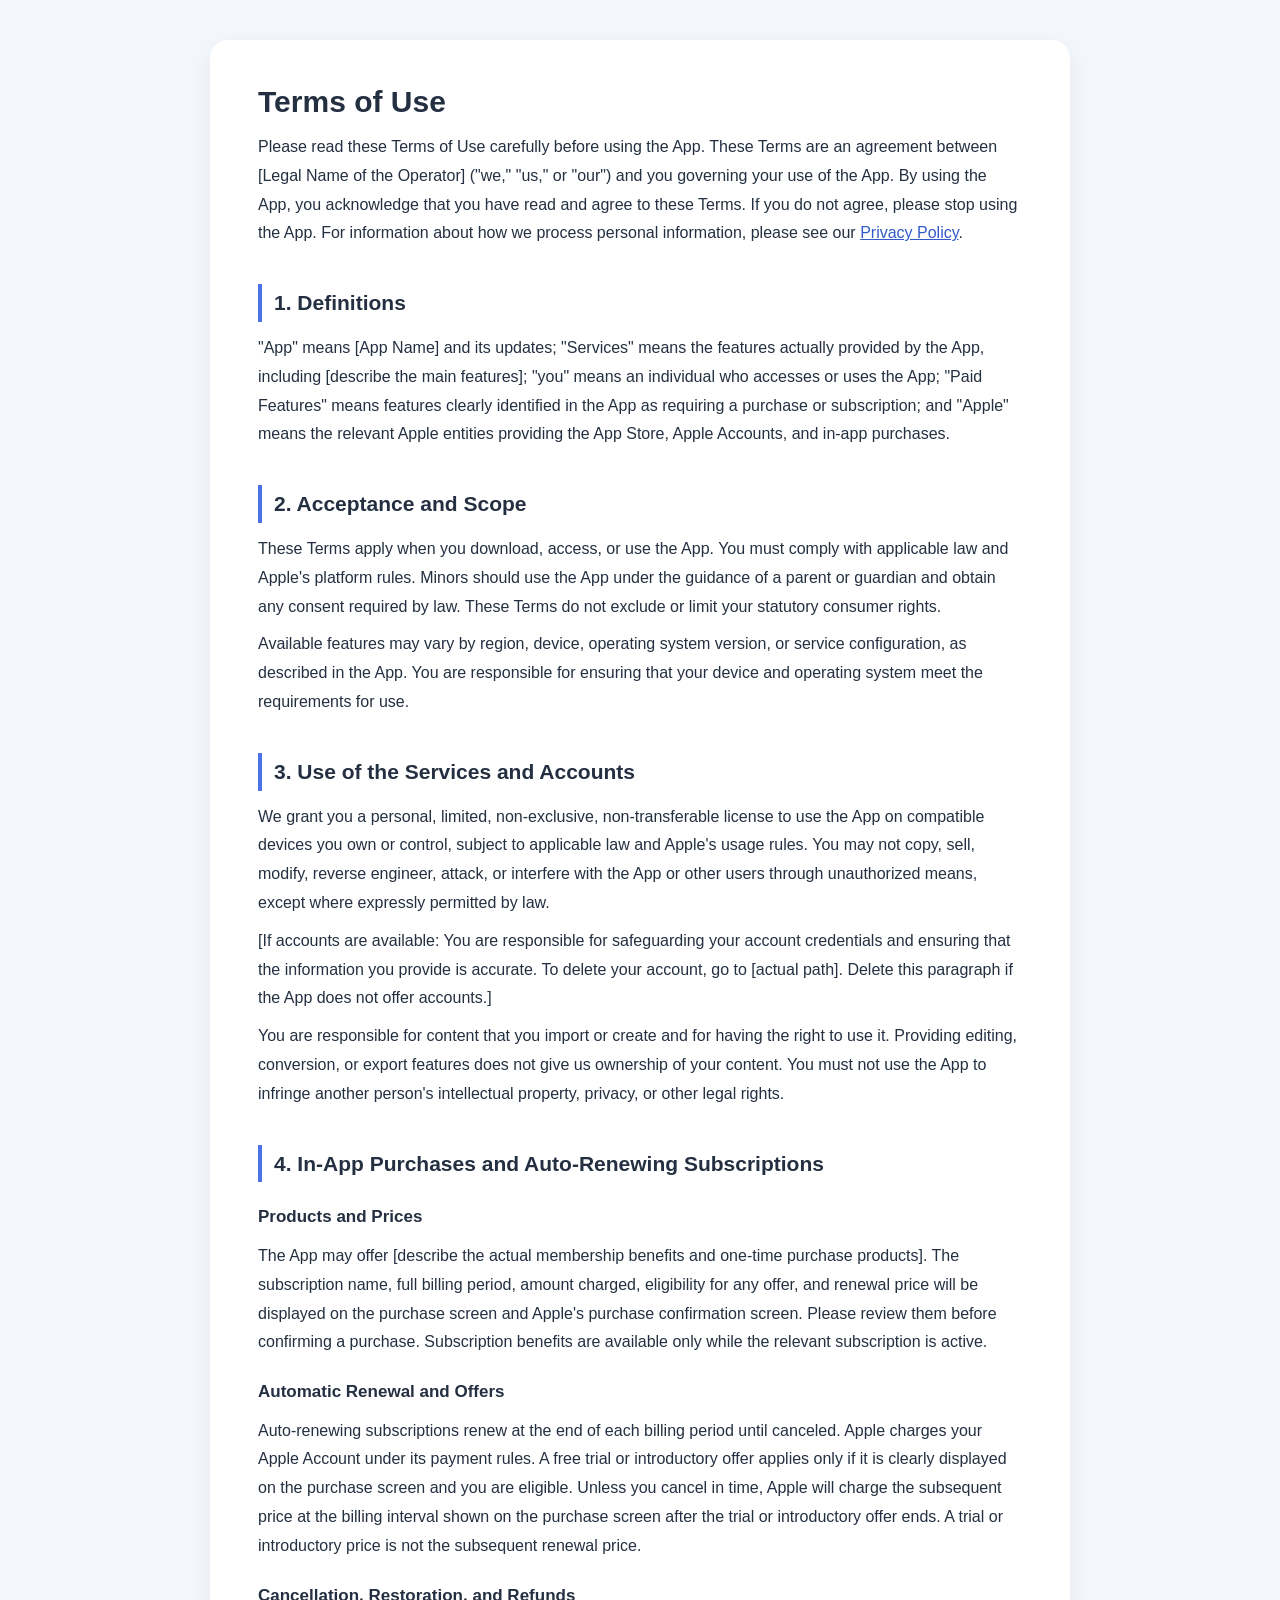
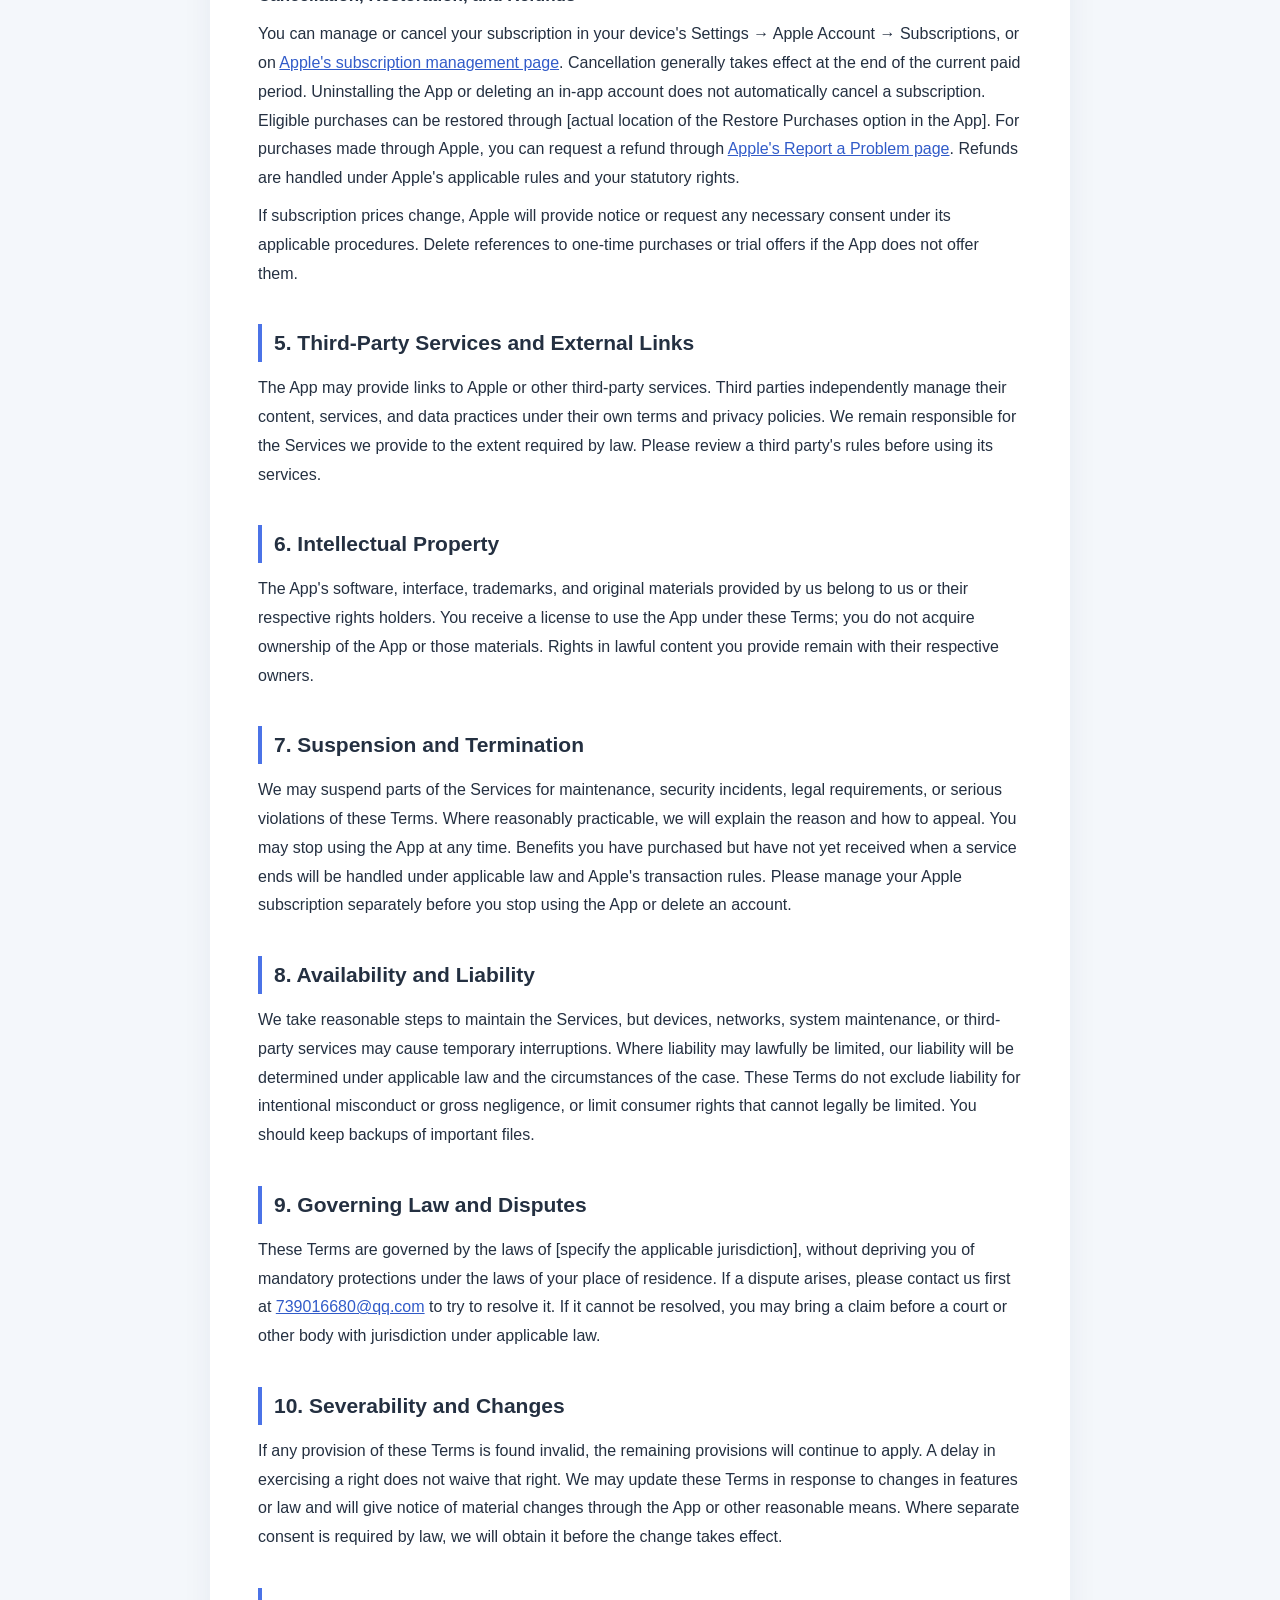
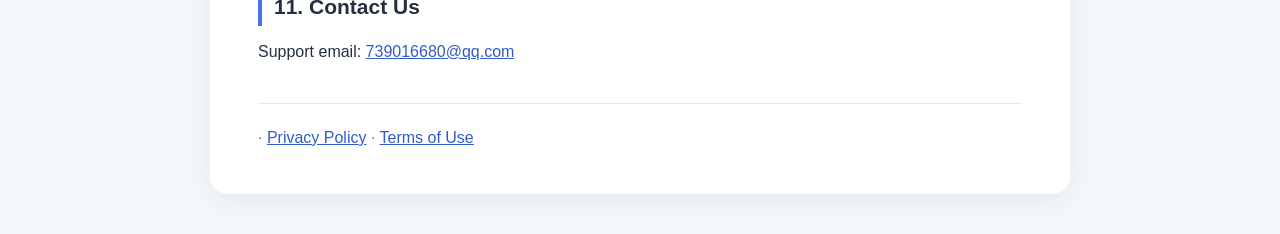
==== commit ede18340: "Translate terms.html from Chinese to English" ====
--- a/terms.html
+++ b/terms.html
@@ -1,12 +1,25 @@
-<!doctype html><html lang="zh-CN"><head><meta charset="utf-8"><meta name="viewport" content="width=device-width,initial-scale=1"><meta name="color-scheme" content="light"><title>使用条款｜【App名称】</title><style>*{box-sizing:border-box}body{margin:0;background:#f4f7fb;color:#243041;font:16px/1.8 -apple-system,BlinkMacSystemFont,"PingFang SC","Microsoft YaHei",sans-serif}.wrap{max-width:860px;margin:40px auto;padding:42px 48px;background:white;border-radius:18px;box-shadow:0 8px 30px #142d5010}h1{font-size:30px;line-height:1.3;margin:0 0 12px}h2{font-size:21px;margin:36px 0 12px;border-left:4px solid #4b73e7;padding-left:12px}h3{font-size:17px;margin:20px 0 5px}p,li{margin:9px 0}.muted{color:#66758a}.notice{background:#edf3ff;border-radius:10px;padding:14px 18px}.todo{background:#fff3d8;padding:2px 6px;border-radius:4px;color:#754a00}a{color:#315bc9}table{width:100%;border-collapse:collapse;display:block;overflow-x:auto}th,td{border:1px solid #dce3ee;padding:10px;text-align:left;vertical-align:top}th{background:#f5f7fa}nav a{margin-right:18px}footer{border-top:1px solid #e3e8f1;margin-top:36px;padding-top:20px;color:#66758a}@media(max-width:640px){.wrap{margin:0;padding:24px 20px;border-radius:0}h1{font-size:26px}}</style></head><body><main class="wrap"><h1>使用条款</h1><section><p>请在使用本应用前仔细阅读本使用条款。本条款由【运营主体法定名称】（以下简称“我们”）与您订立，约定您使用本应用的条件。您使用应用即表示您已阅读并同意适用的条款；如不同意，请停止使用。我们处理个人信息的方式见<a href="privacy.html">隐私政策</a>。</p></section>
-<section><h2>一、释义</h2><p>“应用”指【App名称】及其更新版本；“服务”指应用实际提供的【填写主要功能】；“您”指访问或使用应用的个人；“付费功能”指应用内明确标示需要购买或订阅的功能；“Apple”指提供 App Store、Apple 账户及应用内购买服务的 Apple 相关主体。</p></section>
-<section><h2>二、条款的接受与适用范围</h2><p>本条款适用于您下载、访问和使用本应用。您应遵守适用法律以及 Apple 平台的使用规则。未成年人应在监护人指导下使用，并按适用法律取得必要同意。本条款不会排除或限制您依法享有的消费者权利。</p><p>应用功能可能因地区、设备、系统版本或服务配置而有所不同，以应用内实际说明为准。您有责任确保设备与系统满足使用要求。</p></section>
-<section><h2>三、服务使用与账户</h2><p>我们授予您在本人拥有或控制的兼容设备上使用应用的个人、有限、非独占、不可转让许可，受适用法律与 Apple 使用规则约束。您不得通过未经授权的方式复制、出售、篡改、逆向破解、攻击应用或妨碍其他用户使用，但法律明确允许的情形除外。</p><p>【如提供账户：您应妥善保管账户凭证，确保提供的信息准确。账户删除入口为【实际路径】。如不提供账户，请删除本段。】</p><p>您对主动导入或制作的内容及其使用权负责。应用不会因提供编辑、转换或导出功能而取得您内容的所有权。您不得利用应用侵害他人的知识产权、隐私或其他合法权益。</p></section>
-<section><h2>四、应用内购买与自动续费订阅</h2><h3>商品及价格</h3><p>应用可能提供【填写实际会员权益和一次性购买商品】。订阅名称、完整计费周期、实际扣费金额、优惠资格和后续续订价格，以购买页面和 Apple 购买确认页展示的信息为准。请在确认购买前核对。订阅权益仅在对应订阅有效期间提供。</p><h3>自动续费与优惠</h3><p>自动续费订阅在每个计费周期结束时续期，直至您取消；Apple 根据其付款规则向您的 Apple 账户收取费用。仅在购买页明确展示且您符合条件时，免费试用或首期优惠才适用。试用或优惠结束后，如未及时取消，Apple 将按购买页列明的后续价格及周期续费。试用价格或首期优惠价格并非后续续订价格。</p><h3>取消、恢复和退款</h3><p>您可在设备的“设置”→“Apple 账户”→“订阅”或<a href="https://apps.apple.com/account/subscriptions" rel="noopener noreferrer">Apple 订阅管理页面</a>管理或取消订阅。取消通常在当前已付费周期结束时生效；卸载应用或删除应用内账户不会自动取消订阅。符合条件的购买可通过应用内【恢复购买入口】恢复。通过 Apple 购买的项目，可通过<a href="https://reportaproblem.apple.com/" rel="noopener noreferrer">Apple 问题报告页面</a>申请退款；退款依 Apple 的适用规则及您的法定权利处理。</p><p>如涉及订阅价格调整，Apple 会按适用流程提供通知或征求必要同意。如应用没有一次性购买或试用优惠，请删除相应内容。</p></section>
-<section><h2>五、第三方服务与外部链接</h2><p>应用可能提供前往 Apple 或其他第三方服务的链接。第三方独立管理其内容、服务和信息处理，适用其自身条款与隐私政策。我们会对由我们提供的应用服务承担依法应负的责任；请在访问第三方服务前阅读其规则。</p></section>
-<section><h2>六、知识产权</h2><p>应用的软件、界面、商标及我们提供的原创素材属于我们或相关权利人。您获得的是按本条款使用应用的许可，并未取得应用及素材的所有权。您提供的合法内容仍由其权利人享有相应权利。</p></section>
-<section><h2>七、服务暂停和终止</h2><p>我们可能因维护、安全事件、法律要求或严重违反本条款的行为暂停部分服务；在合理可行时会说明原因和申诉方式。您可随时停止使用应用。服务终止前已经购买但尚未履行的权益，将依适用法律和 Apple 的交易规则处理。停止使用或注销账户前，请另行管理 Apple 订阅。</p></section>
-<section><h2>八、服务可用性与责任</h2><p>我们会采取合理措施维护服务，但设备、网络、系统维护或第三方服务可能导致暂时中断。对于法律允许限制的责任，我们的责任以适用法律及具体事实为准；本条款不排除因故意或重大过失导致的责任，也不限制依法不得限制的消费者权利。您应保存重要文件的备份。</p></section>
-<section><h2>九、适用法律与争议解决</h2><p>本条款适用【填写准确法域】法律，但不会剥夺您居住地法律规定的不可放弃的保护。若发生争议，请先通过【支持邮箱】联系我们协商；协商未果的，按适用法律向有管辖权的法院或机构提出请求。</p></section>
-<section><h2>十、条款效力与变更</h2><p>本条款任何条款如被认定无效，不影响其他条款的效力。未立即行使某项权利，不表示放弃该权利。我们可能根据功能或法律变化更新条款，并通过应用内通知或其他合理方式提示重大变更。依法需要另行取得同意的，我们会先履行相应程序。</p></section>
-<section><h2>十一、联系我们</h2><p><br>支持邮箱：<a href="mailto:【739016680@qq.com】">739016680@qq.com</a><br></p></section><footer> · <a href="privacy.html">隐私政策</a> · <a href="terms.html">使用条款</a></footer></main></body></html>
+<!doctype html>
+<html lang="en">
+<head>
+  <meta charset="utf-8">
+  <meta name="viewport" content="width=device-width,initial-scale=1">
+  <meta name="color-scheme" content="light">
+  <title>Terms of Use | [App Name]</title>
+  <style>*{box-sizing:border-box}body{margin:0;background:#f4f7fb;color:#243041;font:16px/1.8 -apple-system,BlinkMacSystemFont,"PingFang SC","Microsoft YaHei",sans-serif}.wrap{max-width:860px;margin:40px auto;padding:42px 48px;background:white;border-radius:18px;box-shadow:0 8px 30px #142d5010}h1{font-size:30px;line-height:1.3;margin:0 0 12px}h2{font-size:21px;margin:36px 0 12px;border-left:4px solid #4b73e7;padding-left:12px}h3{font-size:17px;margin:20px 0 5px}p,li{margin:9px 0}.muted{color:#66758a}.notice{background:#edf3ff;border-radius:10px;padding:14px 18px}.todo{background:#fff3d8;padding:2px 6px;border-radius:4px;color:#754a00}a{color:#315bc9}table{width:100%;border-collapse:collapse;display:block;overflow-x:auto}th,td{border:1px solid #dce3ee;padding:10px;text-align:left;vertical-align:top}th{background:#f5f7fa}nav a{margin-right:18px}footer{border-top:1px solid #e3e8f1;margin-top:36px;padding-top:20px;color:#66758a}@media(max-width:640px){.wrap{margin:0;padding:24px 20px;border-radius:0}h1{font-size:26px}}</style>
+</head>
+<body><main class="wrap">
+  <h1>Terms of Use</h1>
+  <section><p>Please read these Terms of Use carefully before using the App. These Terms are an agreement between [Legal Name of the Operator] ("we," "us," or "our") and you governing your use of the App. By using the App, you acknowledge that you have read and agree to these Terms. If you do not agree, please stop using the App. For information about how we process personal information, please see our <a href="privacy-en.html">Privacy Policy</a>.</p></section>
+  <section><h2>1. Definitions</h2><p>"App" means [App Name] and its updates; "Services" means the features actually provided by the App, including [describe the main features]; "you" means an individual who accesses or uses the App; "Paid Features" means features clearly identified in the App as requiring a purchase or subscription; and "Apple" means the relevant Apple entities providing the App Store, Apple Accounts, and in-app purchases.</p></section>
+  <section><h2>2. Acceptance and Scope</h2><p>These Terms apply when you download, access, or use the App. You must comply with applicable law and Apple's platform rules. Minors should use the App under the guidance of a parent or guardian and obtain any consent required by law. These Terms do not exclude or limit your statutory consumer rights.</p><p>Available features may vary by region, device, operating system version, or service configuration, as described in the App. You are responsible for ensuring that your device and operating system meet the requirements for use.</p></section>
+  <section><h2>3. Use of the Services and Accounts</h2><p>We grant you a personal, limited, non-exclusive, non-transferable license to use the App on compatible devices you own or control, subject to applicable law and Apple's usage rules. You may not copy, sell, modify, reverse engineer, attack, or interfere with the App or other users through unauthorized means, except where expressly permitted by law.</p><p>[If accounts are available: You are responsible for safeguarding your account credentials and ensuring that the information you provide is accurate. To delete your account, go to [actual path]. Delete this paragraph if the App does not offer accounts.]</p><p>You are responsible for content that you import or create and for having the right to use it. Providing editing, conversion, or export features does not give us ownership of your content. You must not use the App to infringe another person's intellectual property, privacy, or other legal rights.</p></section>
+  <section><h2>4. In-App Purchases and Auto-Renewing Subscriptions</h2><h3>Products and Prices</h3><p>The App may offer [describe the actual membership benefits and one-time purchase products]. The subscription name, full billing period, amount charged, eligibility for any offer, and renewal price will be displayed on the purchase screen and Apple's purchase confirmation screen. Please review them before confirming a purchase. Subscription benefits are available only while the relevant subscription is active.</p><h3>Automatic Renewal and Offers</h3><p>Auto-renewing subscriptions renew at the end of each billing period until canceled. Apple charges your Apple Account under its payment rules. A free trial or introductory offer applies only if it is clearly displayed on the purchase screen and you are eligible. Unless you cancel in time, Apple will charge the subsequent price at the billing interval shown on the purchase screen after the trial or introductory offer ends. A trial or introductory price is not the subsequent renewal price.</p><h3>Cancellation, Restoration, and Refunds</h3><p>You can manage or cancel your subscription in your device's Settings → Apple Account → Subscriptions, or on <a href="https://apps.apple.com/account/subscriptions" rel="noopener noreferrer">Apple's subscription management page</a>. Cancellation generally takes effect at the end of the current paid period. Uninstalling the App or deleting an in-app account does not automatically cancel a subscription. Eligible purchases can be restored through [actual location of the Restore Purchases option in the App]. For purchases made through Apple, you can request a refund through <a href="https://reportaproblem.apple.com/" rel="noopener noreferrer">Apple's Report a Problem page</a>. Refunds are handled under Apple's applicable rules and your statutory rights.</p><p>If subscription prices change, Apple will provide notice or request any necessary consent under its applicable procedures. Delete references to one-time purchases or trial offers if the App does not offer them.</p></section>
+  <section><h2>5. Third-Party Services and External Links</h2><p>The App may provide links to Apple or other third-party services. Third parties independently manage their content, services, and data practices under their own terms and privacy policies. We remain responsible for the Services we provide to the extent required by law. Please review a third party's rules before using its services.</p></section>
+  <section><h2>6. Intellectual Property</h2><p>The App's software, interface, trademarks, and original materials provided by us belong to us or their respective rights holders. You receive a license to use the App under these Terms; you do not acquire ownership of the App or those materials. Rights in lawful content you provide remain with their respective owners.</p></section>
+  <section><h2>7. Suspension and Termination</h2><p>We may suspend parts of the Services for maintenance, security incidents, legal requirements, or serious violations of these Terms. Where reasonably practicable, we will explain the reason and how to appeal. You may stop using the App at any time. Benefits you have purchased but have not yet received when a service ends will be handled under applicable law and Apple's transaction rules. Please manage your Apple subscription separately before you stop using the App or delete an account.</p></section>
+  <section><h2>8. Availability and Liability</h2><p>We take reasonable steps to maintain the Services, but devices, networks, system maintenance, or third-party services may cause temporary interruptions. Where liability may lawfully be limited, our liability will be determined under applicable law and the circumstances of the case. These Terms do not exclude liability for intentional misconduct or gross negligence, or limit consumer rights that cannot legally be limited. You should keep backups of important files.</p></section>
+  <section><h2>9. Governing Law and Disputes</h2><p>These Terms are governed by the laws of [specify the applicable jurisdiction], without depriving you of mandatory protections under the laws of your place of residence. If a dispute arises, please contact us first at <a href="mailto:739016680@qq.com">739016680@qq.com</a> to try to resolve it. If it cannot be resolved, you may bring a claim before a court or other body with jurisdiction under applicable law.</p></section>
+  <section><h2>10. Severability and Changes</h2><p>If any provision of these Terms is found invalid, the remaining provisions will continue to apply. A delay in exercising a right does not waive that right. We may update these Terms in response to changes in features or law and will give notice of material changes through the App or other reasonable means. Where separate consent is required by law, we will obtain it before the change takes effect.</p></section>
+  <section><h2>11. Contact Us</h2><p>Support email: <a href="mailto:739016680@qq.com">739016680@qq.com</a></p></section>
+  <footer> · <a href="privacy-en.html">Privacy Policy</a> · <a href="terms-en.html">Terms of Use</a></footer>
+</main></body></html>
